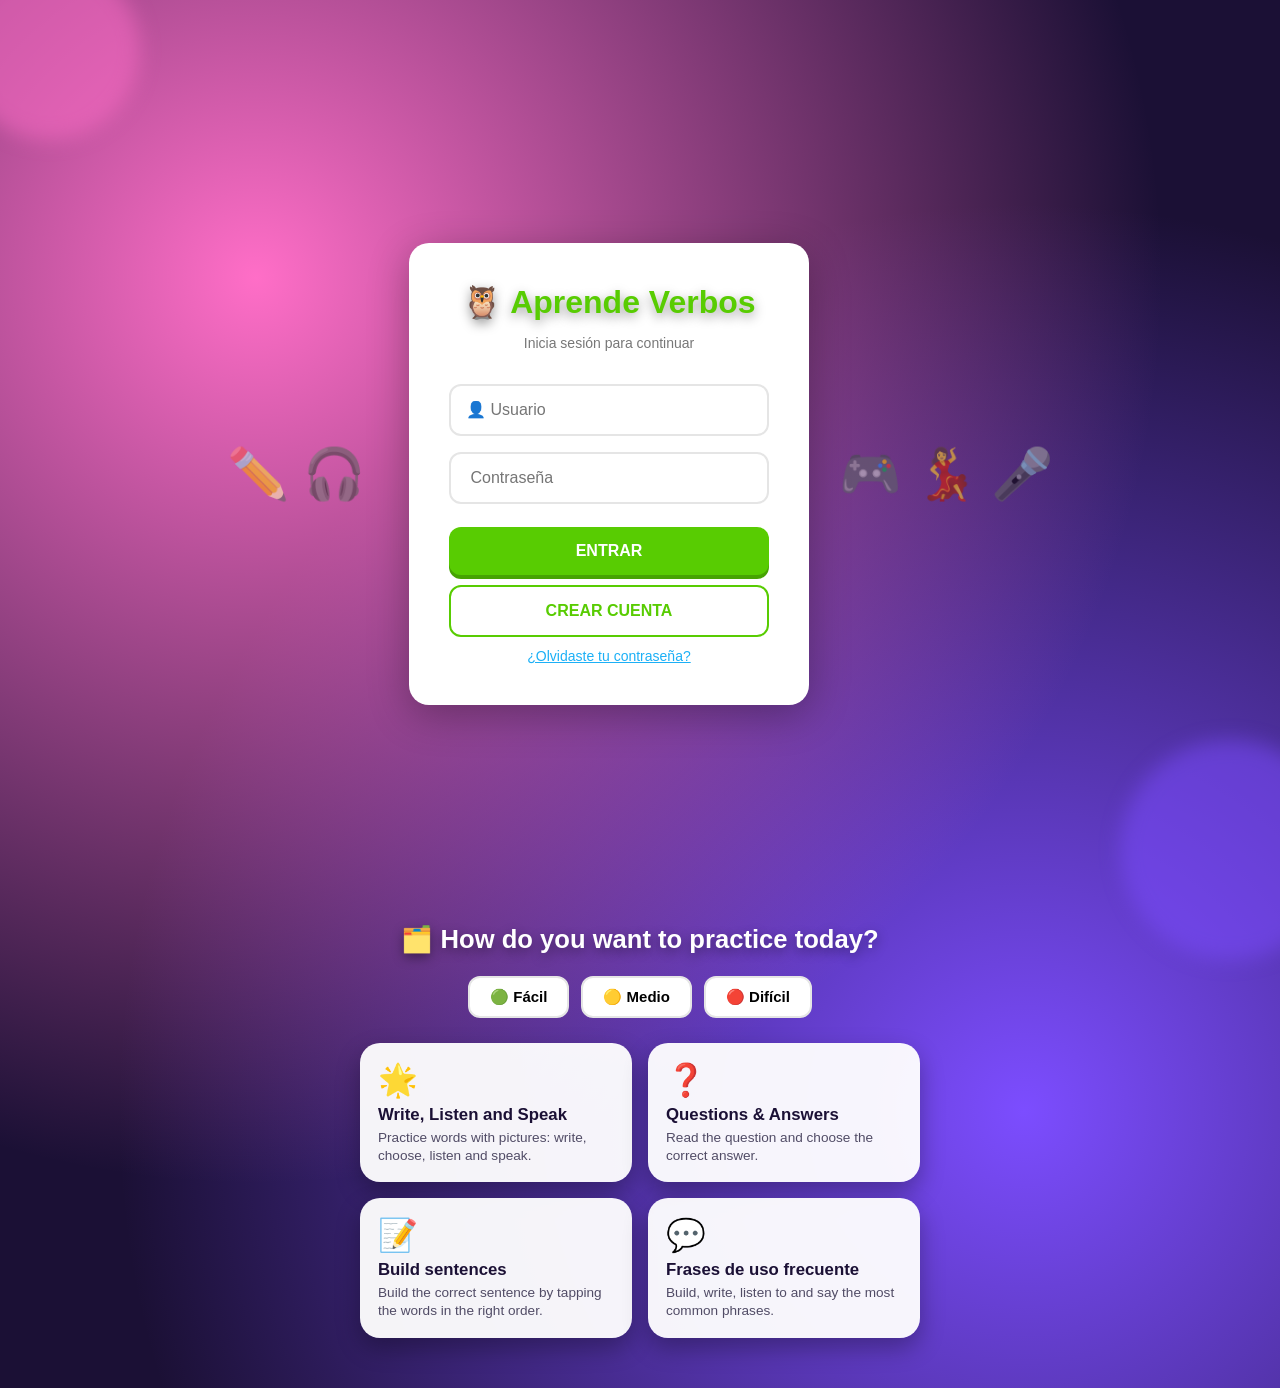
==== Proyecto-Ingles-master/index.html @ a7a14803 "Add files via upload" ====
<!DOCTYPE html>
<html lang="en">
<head>
<meta charset="UTF-8">
<meta name="viewport" content="width=device-width, initial-scale=1.0">
<title>Learn English Verbs</title>

<!-- Estilos (todo el aspecto) -->
<link rel="stylesheet" href="css/estilos.css">
</head>
<body>
    <!-- LOGIN MEJORADO -->
  <div id="login">
    <div class="decoracion-izquierda"> ✏️ 🎧 ️</div>
    
    <div class="tarjeta-login">
      <h1 class="titulo-login">🦉 Aprende Verbos</h1>
      <p class="subtitulo">Inicia sesión para continuar</p>
      
      <input type="text" id="user" placeholder="👤 Usuario" onkeypress="if(event.key === 'Enter') document.getElementById('pass').focus()">
      <input type="password" id="pass" placeholder=" Contraseña" onkeypress="if(event.key === 'Enter') login()">
      <button class="btn-entrar" onclick="login()">Entrar</button>
      <button class="btn-registro" onclick="registro()">Crear cuenta</button>
      <button type="button" onclick="abrirRecuperar()" style="background:none; border: none; color: #1CB0F6; font-size: 14px; cursor: pointer; margin-top: 10px; text-decoration: underline;">¿Olvidaste tu contraseña?</button>
    </div>
    
    <div class="decoracion-derecha">🎮  💃 🎤</div>
  </div>
    <!-- APP CON MENÚ DE PERFIL -->
  <div id="app" style="display:none">
    <!-- Botón de perfil en esquina superior derecha -->
    <div style="position:fixed; top:20px; right:20px; z-index:1000;">
      <button id="btnPerfil" onclick="toggleMenuPerfil()" style="display:flex; align-items:center; gap:8px; padding:10px 18px; border-radius:25px; background:#58CC02; color:white; border:none; font-size:15px; font-weight:bold; cursor:pointer; box-shadow:0 4px 12px rgba(0,0,0,0.3);">
        <span style="font-size:18px;">👤</span>
        <span>Perfil</span>
      </button>
      
      <!-- Menú desplegable -->
      <div id="menuPerfil" style="display:none; position:absolute; top:60px; right:0; background:white; border-radius:12px; box-shadow:0 8px 24px rgba(0,0,0,0.2); min-width:200px; overflow:hidden;">
        <div style="padding:15px; background:#f5f5f5; border-bottom:1px solid #e5e5e5;">
          <div style="font-weight:bold; color:#1B1035;">👤 <span id="nombreUserMenu"></span></div>
        </div>
        <button onclick="verHistorial(); toggleMenuPerfil();" style="width:100%; padding:12px 15px; background:white; border:none; text-align:left; cursor:pointer; font-size:14px; color:#1B1035;">
          📊 Ver mi historial
        </button>
        <button onclick="cerrarSesion()" style="width:100%; padding:12px 15px; background:white; border:none; text-align:left; cursor:pointer; font-size:14px; color:#E74C3C; border-top:1px solid #e5e5e5;">
          🚪 Cerrar sesión
        </button>
      </div>
    </div>

    <!-- Contenido principal -->
    <div style="margin-top:80px;">
      <h1 style="text-align:center; color:white; font-size:2rem; margin-bottom:10px;">🦉 ¡Hola, <span id="nombreUser"></span>!</h1>
      <p style="text-align:center; color:white; font-size:1.1rem; margin-bottom:30px;">¿Qué quieres hacer hoy?</p>
    </div>
  </div>
    
    <!-- AQUÍ VA TODO TU JUEGO ACTUAL -->
    

  <div class="mancha mancha1"></div>
  <div class="mancha mancha2"></div>

  <!-- ============================================================
       PANTALLA 1: MENÚ PARA ELEGIR EL MODO DE APRENDIZAJE
       ============================================================ -->
  <div id="pantallaMenu">
    <h1>🗂️ How do you want to practice today?</h1>

    <div class="selector-dificultad" style="display: flex; justify-content: center; gap: 12px; margin: 15px 0 25px 0; width: 100%;">
      <button class="btn-dif" onclick="seleccionarDificultad('facil', this)" style="padding: 10px 20px; border-radius: 12px; border: 2px solid #E5E5E5; background: white; cursor: pointer; font-weight: bold; font-size: 15px;">🟢 Fácil</button>
      <button class="btn-dif" onclick="seleccionarDificultad('medio', this)" style="padding: 10px 20px; border-radius: 12px; border: 2px solid #E5E5E5; background: white; cursor: pointer; font-weight: bold; font-size: 15px;">🟡 Medio</button>
      <button class="btn-dif" onclick="seleccionarDificultad('dificil', this)" style="padding: 10px 20px; border-radius: 12px; border: 2px solid #E5E5E5; background: white; cursor: pointer; font-weight: bold; font-size: 15px;">🔴 Difícil</button>
    </div>

    <div class="menu-modos">

      <button class="tarjeta-modo" data-modo="submenu-verbos">
        <span class="emoji-modo">🌟</span>
        <div class="titulo-modo">Write, Listen and Speak</div>
        <div class="desc-modo">Practice words with pictures: write, choose, listen and speak.</div>
      </button>

      <button class="tarjeta-modo" data-modo="preguntas">
        <span class="emoji-modo">❓</span>
        <div class="titulo-modo">Questions &amp; Answers</div>
        <div class="desc-modo">Read the question and choose the correct answer.</div>
      </button>

      <button class="tarjeta-modo" data-modo="oraciones">
        <span class="emoji-modo">📝</span>
        <div class="titulo-modo">Build sentences</div>
        <div class="desc-modo">Build the correct sentence by tapping the words in the right order.</div>
      </button>

      <button class="tarjeta-modo" data-modo="frases">
        <span class="emoji-modo">💬</span>
        <div class="titulo-modo">Frases de uso frecuente</div>
        <div class="desc-modo">Build, write, listen to and say the most common phrases.</div>
      </button>
    </div>
  </div>

  <!-- ============================================================
       SUBMENÚ: opciones de "Write, Listen and Speak" (los verbos con dibujos)
       ============================================================ -->
  <div id="pantallaMenuVerbos" class="oculto">
    <button class="btn-menu" id="btnVolverPrincipal">⬅ Back</button>
    <h1>🌟 Write, Listen and Speak</h1>

    <div class="menu-modos">

      <button class="tarjeta-modo" data-modo="completo">
        <span class="emoji-modo">🌟</span>
        <div class="titulo-modo">Write, Listen and Speak</div>
        <div class="desc-modo">For each picture: write the word, listen to it, then say it out loud.</div>
      </button>

      <button class="tarjeta-modo" data-modo="escribir">
        <span class="emoji-modo">✍️</span>
        <div class="titulo-modo">Write the word</div>
        <div class="desc-modo">Look at the picture and write the word in English.</div>
      </button>

      <button class="tarjeta-modo" data-modo="elegir">
        <span class="emoji-modo">🔤</span>
        <div class="titulo-modo">Choose the right word</div>
        <div class="desc-modo">Look at the picture and choose the right word.</div>
      </button>

      <button class="tarjeta-modo" data-modo="escuchar">
        <span class="emoji-modo">🎧</span>
        <div class="titulo-modo">Listen and write</div>
        <div class="desc-modo">Listen to the word and write it.</div>
      </button>

      <button class="tarjeta-modo" data-modo="hablar">
        <span class="emoji-modo">🎤</span>
        <div class="titulo-modo">Speak</div>
        <div class="desc-modo">Look at the picture and say the word in English out loud.</div>
      </button>
    </div>
  </div>

  <!-- ============================================================
       PANTALLA DE NIVEL (Flash Cards): primero se elige qué practicar y el nivel
       ============================================================ -->
  <div id="pantallaNivel" class="oculto">
    <button class="btn-menu" id="btnVolverNivel">⬅ Back</button>
    <h1 id="tituloNivel">Choose your level</h1>

    <p class="texto-ayuda">1. What do you want to practice?</p>
    <div class="fila-categorias" id="filaCategorias"></div>

    <p class="texto-ayuda">2. Choose your level</p>
    <div class="lista-niveles">
      <button class="boton-nivel" data-nivel="facil">
        <span class="nivel-emoji">🟢</span>
        <span><b>Easy</b><br>Short words (up to 4 letters) and extra help.</span>
      </button>
      <button class="boton-nivel" data-nivel="medio">
        <span class="nivel-emoji">🟡</span>
        <span><b>Medium</b><br>Medium words (5 to 7 letters) and less help.</span>
      </button>
      <button class="boton-nivel" data-nivel="dificil">
        <span class="nivel-emoji">🔴</span>
        <span><b>Hard</b><br>Long words (8 letters or more) and no help.</span>
      </button>
    </div>
  </div>

  <!-- ============================================================
       BUILD SENTENCES: pantalla para elegir la categoría y la dificultad
       ============================================================ -->
  <div id="pantallaNivelOraciones" class="oculto">
    <button class="btn-menu" id="btnVolverNivelOraciones">⬅ Back</button>
    <h1>📝 Build sentences</h1>

    <p class="texto-ayuda">1. What do you want to practice?</p>
    <div class="fila-categorias" id="filaCategoriasOraciones"></div>
    <p class="texto-ayuda" id="textoCantidadOraciones"></p>

    <p class="texto-ayuda">2. Choose your level</p>
    <div class="lista-niveles">
      <button class="boton-nivel-oraciones" data-nivel="facil">
        <span class="nivel-emoji">🟢</span>
        <span><b>Easy</b><br>Short sentences (3 to 5 words).</span>
      </button>
      <button class="boton-nivel-oraciones" data-nivel="medio">
        <span class="nivel-emoji">🟡</span>
        <span><b>Medium</b><br>Longer sentences (5 to 7 words).</span>
      </button>
      <button class="boton-nivel-oraciones" data-nivel="dificil">
        <span class="nivel-emoji">🔴</span>
        <span><b>Hard</b><br>Long sentences (7 words or more).</span>
      </button>
    </div>
  </div>

  <!-- ============================================================
       PANTALLA 2: EL JUEGO EN CURSO (se adapta según el modo)
       ============================================================ -->
  <div id="juegoEnCurso" class="oculto">
    <button class="btn-menu" id="btnVolverMenu">🏠 Choose another mode</button>
    <button class="btn-menu btn-pausa" id="btnPausa">⏸️ Pausar y Guardar</button>
    <div class="marcador">
      <div class="chip" id="chipPregunta">Question 1/16</div>
      <div class="chip" id="chipPuntos">⭐ 0 points</div>
      <div class="chip" id="chipRacha">🔥 Streak: 0</div>
      <div class="chip oculto" id="chipNivel"></div>
    </div>

    <div class="carrusel">
      <div class="tarjeta-lateral">
        <img id="imagenAnterior" src="" alt="Previous verb">
      </div>

      <div class="tarjeta-actual">
        <img id="imagenActual" src="" alt="Guess this verb">
        <div class="consigna oculto" id="consigna"></div>
      </div>

      <div class="tarjeta-lateral">
        <img id="imagenSiguiente" src="" alt="Next verb">
      </div>
    </div>

    <!-- Se usa en el modo "escuchar": botones para oír el verbo -->
    <div class="zona-audio oculto" id="zonaAudio">
      <button class="boton" id="btnOirNormal">🔊 Listen</button>
      <button class="boton boton-secundario" id="btnOirLento">🐢 Slower</button>
    </div>

    <!-- Se usa en los modos "escribir", "conjugar" y "escuchar" -->
    <div class="zona-respuesta oculto" id="zonaTexto">
      <input type="text" id="respuestaInput" placeholder="Type here..." autocomplete="off">
      <button class="boton" id="btnVerificarTexto">Check ✅</button>
    </div>

    <!-- Se usa en el modo "elegir" -->
    <div class="opciones oculto" id="zonaOpciones"></div>

    <!-- Se usa en el modo "oraciones" -->
    <div class="constructor-oracion oculto" id="zonaOraciones">
      <div class="franja-respuesta" id="franjaRespuesta"></div>
      <div class="banco-fichas" id="bancoFichas"></div>
      <button class="boton btn-comprobar" id="btnVerificarOracion">Check ✅</button>
      <!-- Cuando la oración está armada: se enciende el micrófono para decirla -->
      <div class="zona-hablar oculto" id="zonaHablarOracion">
        <button class="boton boton-mic" id="btnMicOracion">🎤 Tap and say the sentence</button>
        <button class="boton oculto" id="btnSiguienteOracion">Next sentence ➡</button>
      </div>
    </div>

    <!-- Se usa en el modo "hablar": micrófono -->
    <div class="zona-hablar oculto" id="zonaHablar">
      <button class="boton boton-mic" id="btnMic">🎤 Tap and say the verb</button>
      
    </div>

    <!-- Modo "completo": botón para pasar al siguiente paso -->
    <div class="zona-hablar oculto" id="zonaPaso">
      <button class="boton" id="btnPaso">Next ➡</button>
    </div>

    <div class="mensaje" id="mensaje"></div>
  </div>

  <!-- ============================================================
       PANTALLA 3: RESUMEN FINAL + GALERÍA PREMIO
       ============================================================ -->
  <div id="juegoFinal" class="oculto">
    <div class="pantalla-final">
      <h2>🎉 Round finished!</h2>
      <p id="resultadoTexto">Score: 0</p>
      <p id="mejorRachaTexto">Best streak saved: 0</p>
      <div class="galeria" id="galeria"></div>
      <div class="botones-final">
        <button class="boton" id="btnJugarDeNuevo">🔁 Play again</button>
        <button class="boton" id="btnElegirOtroModo">🗂️ Choose another mode</button>
      </div>
    </div>
  </div>

    <!-- MODAL GENÉRICO (para reemplazar alerts y confirms) -->
  <div id="modalGenerico" class="oculto" style="position:fixed; top:0; left:0; width:100%; height:100%; background:rgba(0,0,0,0.7); z-index:10000; display:flex; align-items:center; justify-content:center;">
    <div style="background:white; border-radius:20px; padding:30px; max-width:420px; width:90%; box-shadow:0 20px 60px rgba(0,0,0,0.5); text-align:center;">
      <h3 id="modalTitulo" style="color:#1B1035; margin-top:0; font-size:22px;"></h3>
      <p id="modalMensaje" style="color:#555; font-size:16px; line-height:1.5; margin:15px 0;"></p>
      <div id="modalBotones" style="display:flex; gap:10px; justify-content:center; margin-top:20px;">
        <!-- Los botones se generan dinámicamente -->
      </div>
    </div>
  </div>

  <!-- PALABRA SECRETA AL CREAR CUENTA (MODAL) -->
  <div id="pantallaSecreta" class="oculto" style="position:fixed; top:0; left:0; width:100%; height:100%; background:rgba(0,0,0,0.8); z-index:9999; display:flex; align-items:center; justify-content:center;">
    <div style="background:white; border-radius:20px; padding:30px; max-width:420px; width:90%; box-shadow:0 20px 60px rgba(0,0,0,0.5); text-align:center;">
      <h2 style="color:#58CC02; margin-top:0;">🔑 Elige tu palabra secreta</h2>
      <p style="color:#555; font-size:15px;">Te la pediremos si olvidas tu contraseña. Recuérdala bien.</p>
      <input type="text" id="regSecreta" placeholder="🔑 Palabra secreta" onkeypress="if(event.key === 'Enter') confirmarRegistro()" style="width:100%; box-sizing:border-box; padding:12px; margin:6px 0; border:2px solid #E5E5E5; border-radius:12px; font-size:15px;">
      <div style="display:flex; gap:10px; margin-top:15px;">
        <button onclick="cerrarSecreta()" style="flex:1; padding:12px; background:#E5E5E5; color:#1B1035; border:none; border-radius:12px; font-size:15px; font-weight:bold; cursor:pointer;">Cancelar</button>
        <button onclick="confirmarRegistro()" style="flex:1; padding:12px; background:#58CC02; color:white; border:none; border-radius:12px; font-size:15px; font-weight:bold; cursor:pointer;">Crear cuenta</button>
      </div>
    </div>
  </div>

  <!-- RECUPERAR CONTRASEÑA (MODAL) -->
  <div id="pantallaRecuperar" class="oculto" style="position:fixed; top:0; left:0; width:100%; height:100%; background:rgba(0,0,0,0.8); z-index:9999; display:flex; align-items:center; justify-content:center;">
    <div style="background:white; border-radius:20px; padding:30px; max-width:420px; width:90%; box-shadow:0 20px 60px rgba(0,0,0,0.5); text-align:center;">
      <h2 style="color:#58CC02; margin-top:0;">🔑 Recuperar contraseña</h2>
      <p style="color:#555; font-size:15px;">Escribe tu usuario, tu palabra secreta y la nueva contraseña.</p>
      <input type="text" id="recUser" placeholder="👤 Usuario" style="width:100%; box-sizing:border-box; padding:12px; margin:6px 0; border:2px solid #E5E5E5; border-radius:12px; font-size:15px;">
      <input type="text" id="recSecreta" placeholder="🔑 Palabra secreta" style="width:100%; box-sizing:border-box; padding:12px; margin:6px 0; border:2px solid #E5E5E5; border-radius:12px; font-size:15px;">
      <input type="password" id="recNueva" placeholder="🔒 Nueva contraseña" onkeypress="if(event.key === 'Enter') cambiarContrasena()" style="width:100%; box-sizing:border-box; padding:12px; margin:6px 0; border:2px solid #E5E5E5; border-radius:12px; font-size:15px;">
      <div style="display:flex; gap:10px; margin-top:15px;">
        <button onclick="cerrarRecuperar()" style="flex:1; padding:12px; background:#E5E5E5; color:#1B1035; border:none; border-radius:12px; font-size:15px; font-weight:bold; cursor:pointer;">Cancelar</button>
        <button onclick="cambiarContrasena()" style="flex:1; padding:12px; background:#58CC02; color:white; border:none; border-radius:12px; font-size:15px; font-weight:bold; cursor:pointer;">Cambiar</button>
      </div>
    </div>
  </div>
  
    <!-- PANTALLA DE HISTORIAL (MODAL) -->
  <div id="pantallaHistorial" class="oculto" style="position:fixed; top:0; left:0; width:100%; height:100%; background:rgba(0,0,0,0.8); z-index:9999; display:flex; align-items:center; justify-content:center;">
    <div style="background:white; border-radius:20px; padding:30px; max-width:500px; width:90%; max-height:80vh; overflow-y:auto; box-shadow:0 20px 60px rgba(0,0,0,0.5);">
      <h2 style="color:#58CC02; margin-top:0; text-align:center;">📊 Historial de <span id="historialUser"></span></h2>
      <div id="listaHistorial" style="margin:20px 0;">
        <!-- Aquí se insertan los registros -->
      </div>
      <button onclick="cerrarHistorial()" style="width:100%; padding:15px; background:#58CC02; color:white; border:none; border-radius:12px; font-size:16px; font-weight:bold; cursor:pointer; margin-top:20px; box-shadow:0 4px 0 #46a302;">Cerrar</button>
    </div>
  </div>

  <!-- Código (el orden importa: primero los datos, el juego al final) -->
  <script src="js/datos.js"></script>
  <script src="js/vocabulario.js"></script>
  <script src="js/usuarios.js"></script>
  <script src="js/audio.js"></script>
  <script src="js/juego.js"></script>
</body>
</html>
---- Proyecto-Ingles-master/css/estilos.css ----
/* ============================================================
   estilos.css
   Todo el aspecto de la app: colores, tarjetas, botones, login y modales.
   ============================================================ */

  /* ============================================================
     1) ESTILOS GENERALES
     ============================================================ */
  * { box-sizing: border-box; }

  body {
    margin: 0;
    min-height: 100vh;
    display: flex;
    flex-direction: column;
    align-items: center;
    justify-content: center;
    padding: 24px 16px 50px;
    font-family: "Trebuchet MS", "Segoe UI", Verdana, sans-serif;
    overflow-x: hidden;

    --fondo1: #FF6EC7;
    --fondo2: #7C4DFF;
    --tarjeta1: #FFD9F0;
    --tarjeta2: #E7D9FF;

    background: radial-gradient(circle at 20% 20%, var(--fondo1), transparent 60%),
                radial-gradient(circle at 80% 80%, var(--fondo2), transparent 60%),
                #1B1035;
    transition: background 0.6s ease;
  }

  .mancha {
    position: fixed;
    border-radius: 50%;
    filter: blur(10px);
    opacity: 0.5;
    z-index: 0;
    pointer-events: none;
  }
  .mancha1 { width: 180px; height: 180px; top: -40px;  left: -40px;  background: var(--fondo1); }
  .mancha2 { width: 220px; height: 220px; bottom: -60px; right: -60px; background: var(--fondo2); }

  .oculto { display: none !important; }

  h1 {
    position: relative;
    z-index: 1;
    color: white;
    text-shadow: 0 4px 12px rgba(0,0,0,0.4);
    font-size: 1.6rem;
    margin: 0 0 22px;
    text-align: center;
  }

  /* ============================================================
     2) MENÚ PRINCIPAL: elegir el modo de aprendizaje
     ============================================================ */
  .menu-modos {
    position: relative;
    z-index: 1;
    display: grid;
    grid-template-columns: repeat(2, 1fr);
    gap: 16px;
    width: 92vw; max-width: 560px;
  }

  @media (max-width: 480px) {
    .menu-modos { grid-template-columns: 1fr; }
  }

  .tarjeta-modo {
    background: rgba(255,255,255,0.95);
    border: none;
    border-radius: 20px;
    padding: 18px;
    text-align: left;
    cursor: pointer;
    box-shadow: 0 10px 25px rgba(0,0,0,0.3);
    transition: transform 0.15s ease;
  }

  .tarjeta-modo:hover { transform: translateY(-4px); }

  .tarjeta-modo .emoji-modo {
    font-size: 2rem;
    display: block;
    margin-bottom: 6px;
  }

  .tarjeta-modo .titulo-modo {
    font-weight: 800;
    color: #1B1035;
    font-size: 1.05rem;
    margin-bottom: 4px;
  }

  .tarjeta-modo .desc-modo {
    color: #514c66;
    font-size: 0.85rem;
    line-height: 1.3;
  }

  /* Botón para volver al menú desde cualquier modo */
  .btn-menu {
    position: relative;
    z-index: 1;
    align-self: flex-start;
    margin-bottom: 14px;
    border: none;
    border-radius: 999px;
    padding: 8px 16px;
    font-size: 0.85rem;
    font-weight: 700;
    cursor: pointer;
    background: rgba(255,255,255,0.85);
    color: #1B1035;
  }

  /* ============================================================
     3) MARCADOR DE ARRIBA (pregunta / puntos / racha)
     ============================================================ */
  .marcador {
    position: relative;
    z-index: 1;
    display: flex;
    gap: 10px;
    margin-bottom: 20px;
    flex-wrap: wrap;
    justify-content: center;
  }

  .chip {
    background: rgba(255,255,255,0.9);
    color: #1B1035;
    font-weight: 700;
    padding: 8px 16px;
    border-radius: 999px;
    font-size: 0.9rem;
    box-shadow: 0 4px 10px rgba(0,0,0,0.25);
  }

  /* ============================================================
     4) CARRUSEL: imagen anterior / actual / siguiente
     (reemplaza a los botones "Anterior" / "Siguiente")
     ============================================================ */
  .carrusel {
    position: relative;
    z-index: 1;
    display: flex;
    align-items: center;
    justify-content: center;
    gap: 14px;
    width: 100%;
    max-width: 720px;
  }

  .tarjeta-lateral {
    flex: 0 0 auto;
    width: 80px;
    height: 150px;
    border-radius: 18px;
    background: linear-gradient(135deg, var(--tarjeta1), var(--tarjeta2));
    opacity: 0.45;
    transform: scale(0.9);
    display: flex;
    align-items: center;
    justify-content: center;
    overflow: hidden;
    transition: background 0.6s ease;
  }

  .tarjeta-lateral img {
    width: 100%;
    height: 100%;
    object-fit: contain;
    mix-blend-mode: multiply;
  }

  .tarjeta-actual {
    position: relative;
    flex: 0 0 auto;
    background: linear-gradient(135deg, var(--tarjeta1), var(--tarjeta2));
    padding: 18px;
    border-radius: 26px;
    box-shadow:
      0 0 0 6px rgba(255, 255, 255, 0.15),
      0 25px 60px rgba(0, 0, 0, 0.45),
      0 0 70px var(--fondo1);
    transition: background 0.6s ease, box-shadow 0.6s ease;
    text-align: center;
  }

  .tarjeta-actual img {
    display: block;
    width: 50vw; max-width: 260px;
    max-height: 38vh;
    object-fit: contain;
    mix-blend-mode: multiply;
    margin: 0 auto;
  }

  .tarjeta-actual img.entrando {
    animation: aparecer 0.35s ease;
  }

  @keyframes aparecer {
    from { opacity: 0; transform: scale(0.9) rotate(-2deg); }
    to   { opacity: 1; transform: scale(1) rotate(0deg); }
  }

  @media (max-width: 560px) {
    .tarjeta-lateral { display: none; }
  }

  /* Texto de la consigna (pronombre + tiempo) para el modo conjugar */
  .consigna {
    position: relative;
    z-index: 1;
    font-weight: 800;
    color: #1B1035;
    background: rgba(255,255,255,0.85);
    display: inline-block;
    padding: 4px 14px;
    border-radius: 999px;
    margin-top: 10px;
    font-size: 0.95rem;
  }

  /* ============================================================
     5) ZONA DE RESPUESTA: texto libre
     ============================================================ */
  .zona-respuesta {
    position: relative;
    z-index: 1;
    margin-top: 24px;
    display: flex;
    gap: 10px;
    width: 90vw; max-width: 420px;
  }

  #respuestaInput {
    flex: 1;
    padding: 14px 16px;
    border-radius: 999px;
    border: none;
    font-size: 1rem;
    outline: none;
    text-align: center;
    font-weight: 700;
    color: #1B1035;
  }

  #respuestaInput.correcta { background: #2ECC71; color: white; }
  #respuestaInput.incorrecta { background: #E74C3C; color: white; }

  .boton {
    border: none;
    border-radius: 999px;
    padding: 12px 22px;
    font-size: 1rem;
    font-weight: 700;
    cursor: pointer;
    color: white;
    background: linear-gradient(135deg, var(--fondo1), var(--fondo2));
    box-shadow: 0 8px 18px rgba(0, 0, 0, 0.35);
    transition: transform 0.15s ease, filter 0.15s ease, opacity 0.15s ease;
  }

  .boton:hover { filter: brightness(1.15); }
  .boton:active { transform: scale(0.94); }
  .boton:disabled { opacity: 0.4; cursor: not-allowed; }

  /* ============================================================
     6) ZONA DE RESPUESTA: opciones (modo "elegir la palabra")
     ============================================================ */
  .opciones {
    position: relative;
    z-index: 1;
    margin-top: 24px;
    display: grid;
    grid-template-columns: 1fr 1fr;
    gap: 12px;
    width: 78vw; max-width: 420px;
  }

  .opcion {
    border: none;
    border-radius: 14px;
    padding: 14px 10px;
    font-size: 1rem;
    font-weight: 700;
    cursor: pointer;
    background: white;
    color: #1B1035;
    box-shadow: 0 6px 14px rgba(0,0,0,0.25);
    transition: transform 0.12s ease, background 0.2s ease, color 0.2s ease;
  }

  .opcion:hover:not(:disabled) { transform: translateY(-3px); }
  .opcion:disabled { cursor: not-allowed; }
  .opcion.correcta { background: #2ECC71; color: white; }
  .opcion.incorrecta { background: #E74C3C; color: white; }

  /* ============================================================
     7) ZONA DE RESPUESTA: formar oraciones (fichas de palabras)
     ============================================================ */
  .constructor-oracion {
    position: relative;
    z-index: 1;
    margin: 22px auto 0;
    width: 92vw; max-width: 460px;
    text-align: center;
  }

  .franja-respuesta {
    min-height: 52px;
    background: rgba(255,255,255,0.25);
    border: 2px dashed rgba(255,255,255,0.6);
    border-radius: 14px;
    display: flex;
    flex-wrap: wrap;
    align-items: center;
    justify-content: center;
    gap: 8px;
    padding: 8px;
    margin-bottom: 14px;
  }

  .banco-fichas {
    display: flex;
    flex-wrap: wrap;
    justify-content: center;
    gap: 8px;
  }

  .ficha {
    border: none;
    border-radius: 10px;
    padding: 10px 16px;
    font-size: 1rem;
    font-weight: 700;
    cursor: pointer;
    background: white;
    color: #1B1035;
    box-shadow: 0 6px 12px rgba(0,0,0,0.25);
    transition: transform 0.12s ease;
  }

  .ficha:hover { transform: translateY(-2px); }

  .ficha.usada {
    background: #7C4DFF;
    color: white;
  }

  /* ============================================================
     8) MENSAJE de acierto / error
     ============================================================ */
  .mensaje {
    position: relative;
    z-index: 1;
    margin-top: 12px;
    min-height: 22px;
    font-weight: 700;
    color: white;
    text-shadow: 0 2px 6px rgba(0,0,0,0.4);
    text-align: center;
  }

  /* ============================================================
     9) PANTALLA FINAL
     ============================================================ */
  .pantalla-final {
    position: relative;
    z-index: 1;
    background: rgba(255,255,255,0.95);
    border-radius: 26px;
    padding: 30px 26px;
    max-width: 480px;
    text-align: center;
    box-shadow: 0 25px 60px rgba(0,0,0,0.45);
  }

  .pantalla-final h2 { margin-top: 0; color: #1B1035; }

  .galeria {
    display: grid;
    grid-template-columns: repeat(4, 1fr);
    gap: 6px;
    margin: 18px 0;
  }

  .galeria img {
    width: 100%;
    aspect-ratio: 1 / 1;
    object-fit: contain;
    border-radius: 8px;
    background: white;
  }

  .botones-final {
    display: flex;
    gap: 10px;
    justify-content: center;
    flex-wrap: wrap;
  }

  /* ============================================================
     10) AUDIO: botones de escuchar y de hablar
     ============================================================ */
  .zona-audio, .zona-hablar {
    position: relative;
    z-index: 1;
    margin-top: 24px;
    display: flex;
    gap: 10px;
    justify-content: center;
    flex-wrap: wrap;
  }

  .boton-secundario {
    background: rgba(255,255,255,0.9);
    color: #1B1035;
  }

  .boton-mic {
    font-size: 1.1rem;
    padding: 14px 26px;
  }

  .boton-mic.escuchando {
    background: #E74C3C;
    animation: latido 1s infinite;
  }

  @keyframes latido {
    0%, 100% { transform: scale(1); }
    50%      { transform: scale(1.07); }
  }

  /* En el modo "escuchar" la imagen sale borrosa (para no dar la
     respuesta) y se revela recién después de contestar */
  .carrusel img { transition: filter 0.4s ease; }
  .carrusel.solo-audio img { filter: blur(16px); }
  .carrusel.solo-audio.revelada .tarjeta-actual img { filter: none; }
    /* ===== ESTILOS DEL LOGIN ===== */
  #login {
    display: flex;
    justify-content: center;
    align-items: center;
    min-height: 100vh;
    gap: 30px;
    padding: 20px;
  }

  .tarjeta-login {
    background: white;
    padding: 40px;
    border-radius: 20px;
    box-shadow: 0 10px 40px rgba(0,0,0,0.3);
    text-align: center;
    max-width: 400px;
    width: 100%;
  }

  .titulo-login {
    color: #58CC02;
    font-size: 32px;
    margin-bottom: 5px;
    font-family: 'Arial', sans-serif;
  }

  .subtitulo {
    color: #777;
    margin-bottom: 25px;
    font-size: 14px;
  }

  .tarjeta-login input {
    width: 100%;
    padding: 15px;
    margin: 8px 0;
    border: 2px solid #E5E5E5;
    border-radius: 12px;
    font-size: 16px;
    box-sizing: border-box;
    transition: border 0.3s;
  }

  .tarjeta-login input:focus {
    outline: none;
    border-color: #58CC02;
  }

  .btn-entrar {
    width: 100%;
    padding: 15px;
    margin-top: 15px;
    background: #58CC02;
    color: white;
    border: none;
    border-radius: 12px;
    font-size: 16px;
    font-weight: bold;
    cursor: pointer;
    text-transform: uppercase;
    box-shadow: 0 4px 0 #46a302;
    transition: transform 0.1s;
  }

  .btn-entrar:hover {
    background: #61e002;
  }

  .btn-entrar:active {
    transform: translateY(4px);
    box-shadow: none;
  }

  .btn-registro {
    width: 100%;
    padding: 15px;
    margin-top: 10px;
    background: white;
    color: #58CC02;
    border: 2px solid #58CC02;
    border-radius: 12px;
    font-size: 16px;
    font-weight: bold;
    cursor: pointer;
    text-transform: uppercase;
  }

  .btn-registro:hover {
    background: #f0f9e8;
  }

  .decoracion-izquierda,
  .decoracion-derecha {
    font-size: 50px;
    opacity: 0.6;
    display: flex;
    flex-direction: column;
    gap: 20px;
    animation: flotar 3s ease-in-out infinite;
  }

  .decoracion-derecha {
    animation-delay: 1.5s;
  }

  @keyframes flotar {
    0%, 100% { transform: translateY(0); }
    50% { transform: translateY(-15px); }
  }

  /* Ocultar decoraciones en pantallas pequeñas */
  @media (max-width: 768px) {
    .decoracion-izquierda,
    .decoracion-derecha {
      display: none;
    }
  }


/* ============================================================
   FLASH CARDS: pantalla de categoría y nivel
   ============================================================ */
#pantallaNivel {
  width: 100%;
  max-width: 560px;
  text-align: center;
}

.texto-ayuda {
  color: white;
  font-weight: bold;
  margin: 20px 0 10px;
}

.fila-categorias {
  display: flex;
  flex-wrap: wrap;
  justify-content: center;
  gap: 8px;
}

.chip-categoria {
  border: none;
  border-radius: 999px;
  padding: 10px 16px;
  background: white;
  color: #1B1035;
  font-size: 0.95rem;
  font-weight: bold;
  cursor: pointer;
}

.chip-categoria.activa {
  background: #58CC02;
  color: white;
}

.lista-niveles {
  display: flex;
  flex-direction: column;
  gap: 12px;
  width: 90vw;
  max-width: 420px;
  margin: 0 auto;
}

.boton-nivel {
  display: flex;
  align-items: center;
  gap: 14px;
  border: none;
  border-radius: 16px;
  padding: 16px;
  background: white;
  color: #1B1035;
  text-align: left;
  font-size: 0.95rem;
  cursor: pointer;
}

.boton-nivel:hover {
  background: #E8F5E9;
}

.nivel-emoji {
  font-size: 2rem;
}

/* Botones del juego que antes tenían el estilo escrito dentro del HTML */
.btn-pausa {
  background: #FF9100;
  color: white;
  margin-left: 10px;
}

.btn-comprobar {
  margin-top: 14px;
}

/* ============================================================
   BUILD SENTENCES: pantalla de categoría y dificultad, y paso de hablar
   ============================================================ */
#pantallaNivelOraciones {
  width: 100%;
  max-width: 560px;
  text-align: center;
}

.boton-nivel-oraciones {
  display: flex;
  align-items: center;
  gap: 14px;
  border: none;
  border-radius: 16px;
  padding: 16px;
  background: white;
  color: #1B1035;
  text-align: left;
  font-size: 0.95rem;
  cursor: pointer;
}

.boton-nivel-oraciones:hover {
  background: #E8F5E9;
}

/* Oración ya armada: se esconden las fichas y el botón Check para dar lugar al micrófono */
.constructor-oracion.hablando .banco-fichas,
.constructor-oracion.hablando .btn-comprobar {
  display: none;
}
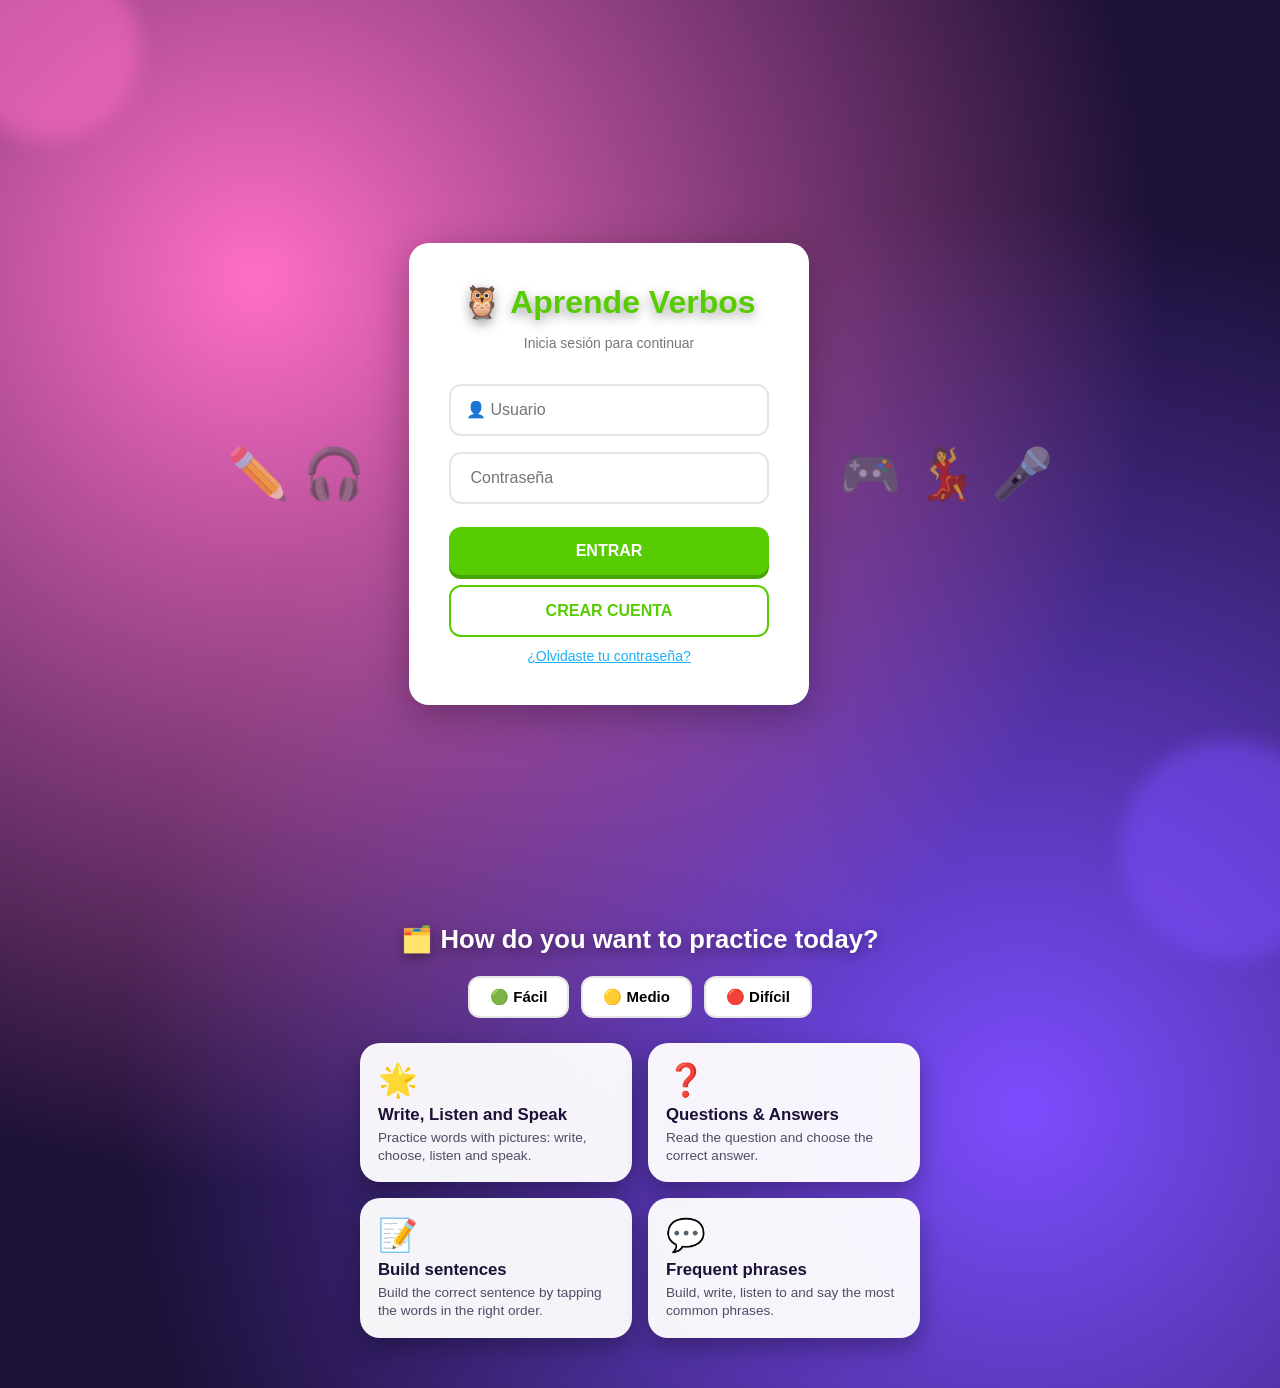
==== commit 1f1f4ae3: "Add files via upload" ====
--- a/Proyecto-Ingles-master/index.html
+++ b/Proyecto-Ingles-master/index.html
@@ -94,9 +94,9 @@
         <div class="desc-modo">Build the correct sentence by tapping the words in the right order.</div>
       </button>
 
-      <button class="tarjeta-modo" data-modo="frases">
+      <button class="tarjeta-modo" data-modo="submenu-frases">
         <span class="emoji-modo">💬</span>
-        <div class="titulo-modo">Frases de uso frecuente</div>
+        <div class="titulo-modo">Frequent phrases</div>
         <div class="desc-modo">Build, write, listen to and say the most common phrases.</div>
       </button>
     </div>
@@ -194,6 +194,34 @@
       <button class="boton-nivel-oraciones" data-nivel="dificil">
         <span class="nivel-emoji">🔴</span>
         <span><b>Hard</b><br>Long sentences (7 words or more).</span>
+      </button>
+    </div>
+  </div>
+
+  <!-- ============================================================
+       FRASES: pantalla para elegir la categoría y el nivel
+       ============================================================ -->
+  <div id="pantallaFrases" class="oculto">
+    <button class="btn-menu" id="btnVolverFrases">⬅ Back</button>
+    <h1>💬 Frequent phrases</h1>
+
+    <p class="texto-ayuda">1. What do you want to practice?</p>
+    <div class="fila-categorias" id="filaCategoriasFrases"></div>
+    <p class="texto-ayuda" id="textoCantidadFrases"></p>
+
+    <p class="texto-ayuda">2. Choose your level</p>
+    <div class="lista-niveles">
+      <button class="boton-nivel-frases" data-nivel="facil">
+        <span class="nivel-emoji">🟢</span>
+        <span><b>Easy</b><br>Short phrases (2 to 3 words).</span>
+      </button>
+      <button class="boton-nivel-frases" data-nivel="medio">
+        <span class="nivel-emoji">🟡</span>
+        <span><b>Medium</b><br>Longer phrases (4 to 6 words).</span>
+      </button>
+      <button class="boton-nivel-frases" data-nivel="dificil">
+        <span class="nivel-emoji">🔴</span>
+        <span><b>Hard</b><br>Long phrases (7 words or more).</span>
       </button>
     </div>
   </div>
--- a/Proyecto-Ingles-master/css/estilos.css
+++ b/Proyecto-Ingles-master/css/estilos.css
@@ -676,3 +676,69 @@
 .constructor-oracion.hablando .btn-comprobar {
   display: none;
 }
+
+/* ============================================================
+   FRASES: pantalla de categoría y nivel
+   ============================================================ */
+#pantallaFrases {
+  width: 100%;
+  max-width: 760px;
+  text-align: center;
+}
+
+/* Los botones de categoría van en una sola línea (en pantallas pequeñas se desliza) */
+#filaCategoriasFrases {
+  flex-wrap: nowrap;
+  justify-content: flex-start;
+  width: fit-content;
+  max-width: 100%;
+  margin: 0 auto;
+  overflow-x: auto;
+  padding-bottom: 4px;
+}
+
+#filaCategoriasFrases .chip-categoria {
+  flex-shrink: 0;
+  white-space: nowrap;
+}
+
+@media (max-width: 600px) {
+  #filaCategoriasFrases .chip-categoria {
+    padding: 8px 11px;
+    font-size: 0.82rem;
+  }
+}
+
+.boton-nivel-frases {
+  display: flex;
+  align-items: center;
+  gap: 14px;
+  border: none;
+  border-radius: 16px;
+  padding: 16px;
+  background: white;
+  color: #1B1035;
+  text-align: left;
+  font-size: 0.95rem;
+  cursor: pointer;
+}
+
+.boton-nivel-frases:hover {
+  background: #E8F5E9;
+}
+
+
+/* ============================================================
+   FRASES: tamaño de la imagen
+   Los otros juegos usan imágenes cuadradas. Las de Frases pueden tener otra
+   proporción y se veían más pequeñas: aquí la imagen ocupa el mismo cuadrado
+   (260 px) que en los demás juegos. Solo afecta a Frases (clase puesta por juego.js).
+   Si una imagen se recorta demasiado, cambia "cover" por "contain".
+   ============================================================ */
+.carrusel-frases .tarjeta-actual img {
+  width: 50vw; max-width: 260px;
+  height: auto;
+  aspect-ratio: 1 / 1;
+  max-height: 38vh;
+  object-fit: cover;
+}
